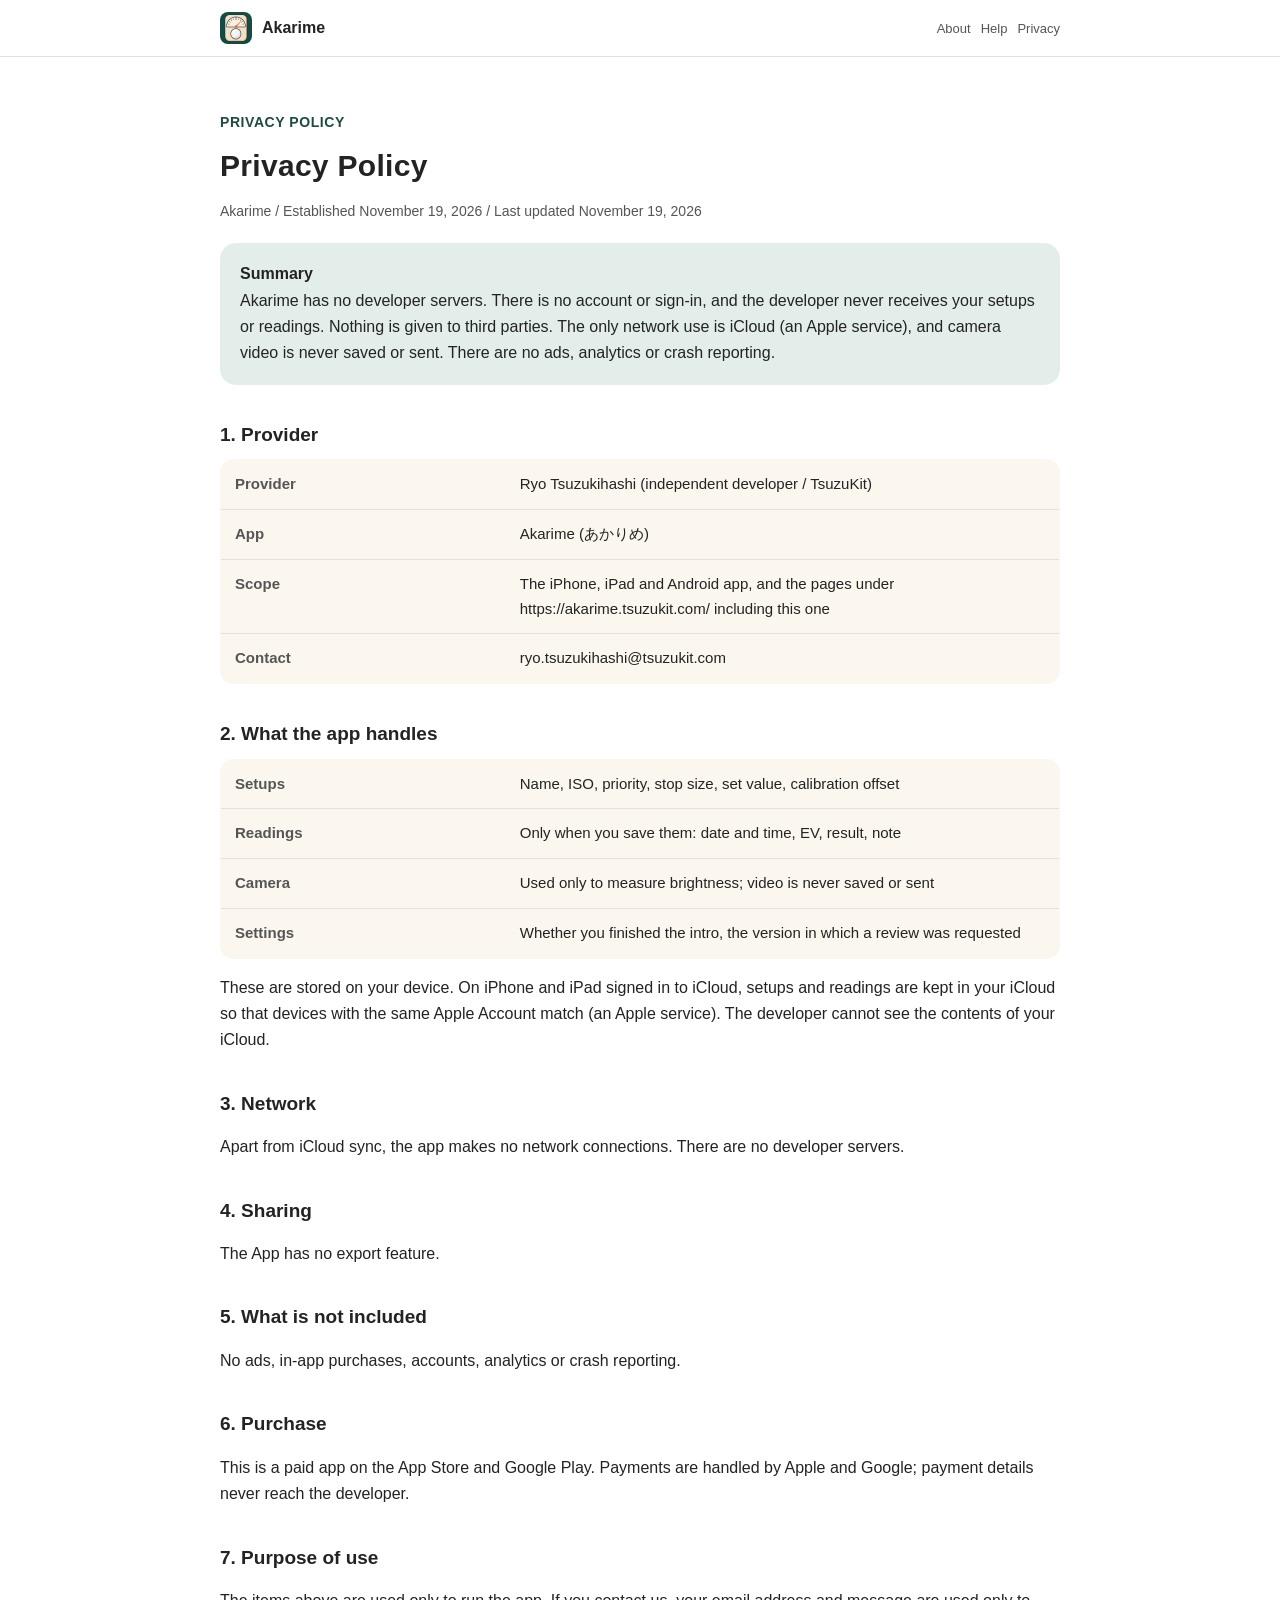
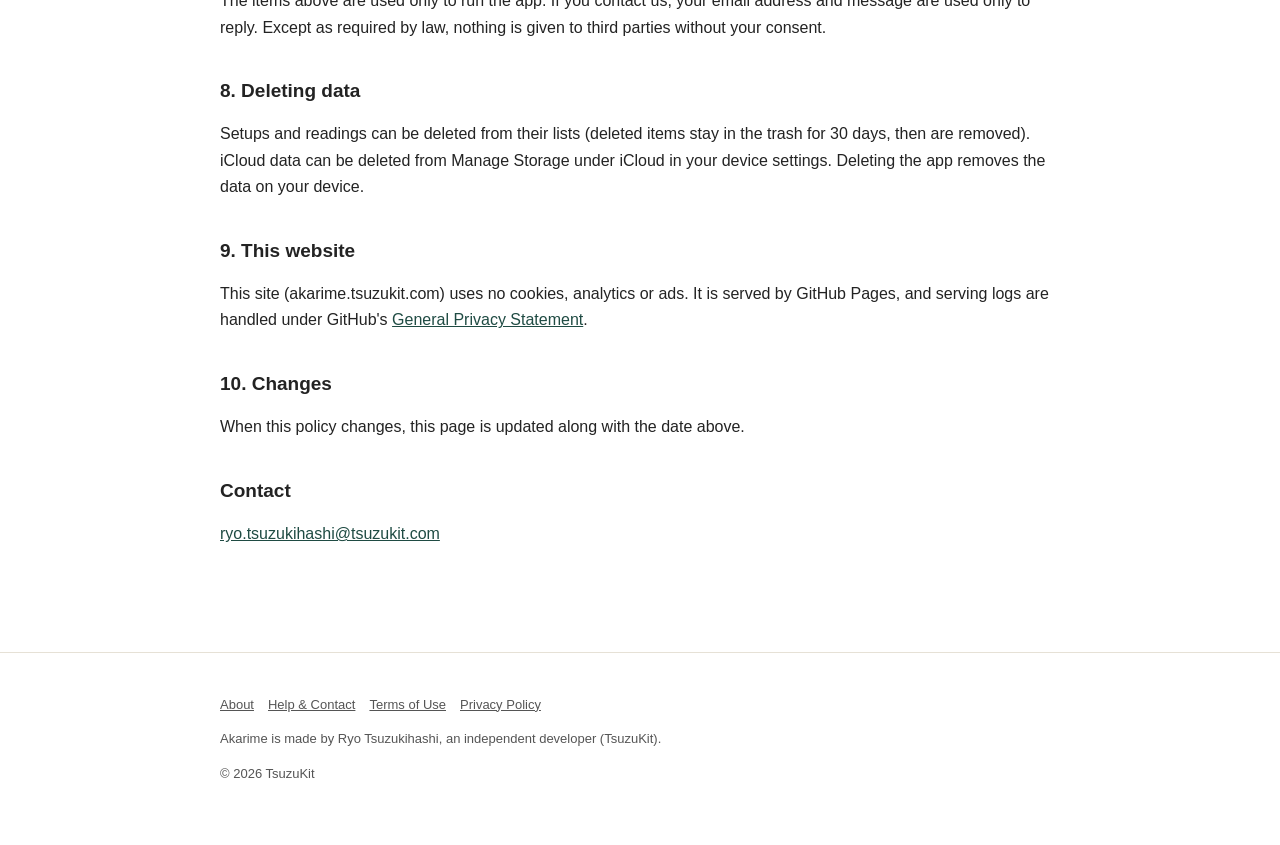
==== privacy.html @ a9907a02 "あかりめのサイト（紹介・使い方・プライバシー・規約）" ====
<!DOCTYPE html>
<html lang="ja" data-title-ja="プライバシーポリシー - あかりめ" data-title-en="Privacy Policy - Akarime">
<head>
<meta charset="UTF-8">
<meta name="viewport" content="width=device-width, initial-scale=1">
<script>(function(){var l=navigator.languages&&navigator.languages.length?navigator.languages:[navigator.language||"ja"],p="en";for(var i=0;i<l.length;i++){var c=String(l[i]).toLowerCase();if(c.indexOf("ja")===0){p="ja";break}if(c.indexOf("en")===0){p="en";break}}var d=document.documentElement;d.lang=p;var t=d.getAttribute("data-title-"+p);if(t){document.title=t}})();</script>
<title>プライバシーポリシー - あかりめ</title>
<meta name="description" content="あかりめのプライバシーポリシー。開発者は個人情報を集めません。カメラの映像は保存しません。 / Privacy Policy for Akarime. The developer collects no personal information. Camera video is never saved.">
<meta property="og:title" content="プライバシーポリシー - あかりめ">
<meta property="og:description" content="あかりめのプライバシーポリシー。開発者は個人情報を集めません。カメラの映像は保存しません。">
<meta property="og:type" content="website">
<meta property="og:url" content="https://akarime.tsuzukit.com/privacy.html">
<meta property="og:image" content="https://akarime.tsuzukit.com/assets/og.jpg">
<link rel="icon" href="assets/icon.png">
<link rel="apple-touch-icon" href="assets/icon.png">
<link rel="stylesheet" href="style.css">
</head>
<body>
<div data-l="ja" lang="ja">
<header class="site"><div class="wrap">
<a class="brand" href="./"><img src="assets/icon.png" alt="" width="32" height="32">あかりめ</a>
<nav class="site"><a href="./">紹介</a><a href="support.html">使い方</a><a href="privacy.html">プライバシー</a></nav>
</div></header>
<main class="wrap">
<article class="doc">
<p class="eyebrow">PRIVACY POLICY</p>
<h1>プライバシーポリシー</h1>
<p class="meta">あかりめ／制定日 2026年11月19日／改定日 2026年11月19日</p>
<div class="summary"><strong>このポリシーの要旨</strong><br>あかりめは、開発者のサーバーを持たないアプリです。アカウント登録やログインはなく、開発者があなたの組みや測った記録を受け取ることはありません。第三者に渡すこともありません。通信は iCloud（Apple のサービス）だけで、カメラの映像は保存も送信もしません。広告、分析ツール、クラッシュを報告する仕組みは入れていません。</div>
<h2>1. 提供者</h2>
<table>
<tr><th>提供者</th><td>續橋涼（個人開発者 / TsuzuKit）</td></tr>
<tr><th>アプリ名</th><td>あかりめ（英語名 Akarime）</td></tr>
<tr><th>対象</th><td>iPhone・iPad・Android 向けアプリと、このページを含む https://akarime.tsuzukit.com/ 配下のページ</td></tr>
<tr><th>連絡先</th><td>ryo.tsuzukihashi@tsuzukit.com</td></tr>
</table>
<h2>2. アプリが扱うもの</h2>
<table>
<tr><th>組み</th><td>名前・感度・優先・刻み・決めた値・較正のずれ</td></tr>
<tr><th>測った記録</th><td>保存したときだけ: 日時・EV・出した値・メモ</td></tr>
<tr><th>カメラ</th><td>明るさを測るためだけに使います。映像は保存も送信もしません</td></tr>
<tr><th>アプリの設定</th><td>案内を終えたかどうか・レビューのお願いを出した版</td></tr>
</table>
<p>これらは端末の中に保存します。iCloud に入っている iPhone・iPad では、組みと記録をあなたの iCloud に置き、同じ Apple アカウントの端末でそろえます（Apple のサービス）。開発者は、あなたの iCloud の中身を見ることはできません。</p>
<h2>3. 通信</h2>
<p>iCloud との同期のほかに、通信はしません。開発者のサーバーはありません。</p>
<h2>4. 書き出し</h2>
<p>書き出しの機能はありません。</p>
<h2>5. 入れていないもの</h2>
<p>広告・アプリ内課金・アカウント登録・分析ツール・クラッシュの報告は入れていません。</p>
<h2>6. 購入</h2>
<p>本アプリは App Store と Google Play の有料アプリです。お支払いは Apple・Google が処理し、支払いの情報は開発者には届きません。</p>
<h2>7. 情報を使う目的</h2>
<p>上のものは、アプリを動かすためだけに使います。お問い合わせをいただいたときは、メールアドレスと内容をお返事のためだけに使います。法令にもとづく場合を除き、本人の同意なく第三者に渡すことはありません。</p>
<h2>8. 消したいとき</h2>
<p>組みと記録は、それぞれの一覧から消せます（消したものはゴミ箱に30日残り、そのあと消えます）。iCloud の記録は、端末の設定の iCloud の「ストレージを管理」から消せます。アプリを消すと、端末の中のデータは消えます。</p>
<h2>9. このウェブサイトについて</h2>
<p>このサイト（akarime.tsuzukit.com）は、Cookie も、アクセスを計測する仕組みも、広告も使っていません。サイトは GitHub Pages で配信しており、配信の記録は GitHub の <a href="https://docs.github.com/ja/site-policy/privacy-policies/github-general-privacy-statement">プライバシーについての声明</a> に沿って扱われます。</p>
<h2>10. 改定</h2>
<p>このポリシーを変えるときは、このページを書きかえ、上の改定日を新しくします。</p>
<h2>お問い合わせ</h2>
<p><a href="mailto:ryo.tsuzukihashi@tsuzukit.com">ryo.tsuzukihashi@tsuzukit.com</a></p>
</article>
</main>
<footer class="site"><div class="wrap">
<p><a href="./">紹介</a><a href="support.html">使い方とお問い合わせ</a><a href="terms.html">利用規約</a><a href="privacy.html">プライバシーポリシー</a></p>
<p>あかりめは、個人開発者の續橋涼（TsuzuKit）が作っているアプリです。</p>
<p>© 2026 TsuzuKit</p>
</div></footer>
</div>
<div data-l="en" lang="en">
<header class="site"><div class="wrap">
<a class="brand" href="./"><img src="assets/icon.png" alt="" width="32" height="32">Akarime</a>
<nav class="site"><a href="./">About</a><a href="support.html">Help</a><a href="privacy.html">Privacy</a></nav>
</div></header>
<main class="wrap">
<article class="doc">
<p class="eyebrow">PRIVACY POLICY</p>
<h1>Privacy Policy</h1>
<p class="meta">Akarime / Established November 19, 2026 / Last updated November 19, 2026</p>
<div class="summary"><strong>Summary</strong><br>Akarime has no developer servers. There is no account or sign-in, and the developer never receives your setups or readings. Nothing is given to third parties. The only network use is iCloud (an Apple service), and camera video is never saved or sent. There are no ads, analytics or crash reporting.</div>
<h2>1. Provider</h2>
<table>
<tr><th>Provider</th><td>Ryo Tsuzukihashi (independent developer / TsuzuKit)</td></tr>
<tr><th>App</th><td>Akarime (あかりめ)</td></tr>
<tr><th>Scope</th><td>The iPhone, iPad and Android app, and the pages under https://akarime.tsuzukit.com/ including this one</td></tr>
<tr><th>Contact</th><td>ryo.tsuzukihashi@tsuzukit.com</td></tr>
</table>
<h2>2. What the app handles</h2>
<table>
<tr><th>Setups</th><td>Name, ISO, priority, stop size, set value, calibration offset</td></tr>
<tr><th>Readings</th><td>Only when you save them: date and time, EV, result, note</td></tr>
<tr><th>Camera</th><td>Used only to measure brightness; video is never saved or sent</td></tr>
<tr><th>Settings</th><td>Whether you finished the intro, the version in which a review was requested</td></tr>
</table>
<p>These are stored on your device. On iPhone and iPad signed in to iCloud, setups and readings are kept in your iCloud so that devices with the same Apple Account match (an Apple service). The developer cannot see the contents of your iCloud.</p>
<h2>3. Network</h2>
<p>Apart from iCloud sync, the app makes no network connections. There are no developer servers.</p>
<h2>4. Sharing</h2>
<p>The App has no export feature.</p>
<h2>5. What is not included</h2>
<p>No ads, in-app purchases, accounts, analytics or crash reporting.</p>
<h2>6. Purchase</h2>
<p>This is a paid app on the App Store and Google Play. Payments are handled by Apple and Google; payment details never reach the developer.</p>
<h2>7. Purpose of use</h2>
<p>The items above are used only to run the app. If you contact us, your email address and message are used only to reply. Except as required by law, nothing is given to third parties without your consent.</p>
<h2>8. Deleting data</h2>
<p>Setups and readings can be deleted from their lists (deleted items stay in the trash for 30 days, then are removed). iCloud data can be deleted from Manage Storage under iCloud in your device settings. Deleting the app removes the data on your device.</p>
<h2>9. This website</h2>
<p>This site (akarime.tsuzukit.com) uses no cookies, analytics or ads. It is served by GitHub Pages, and serving logs are handled under GitHub's <a href="https://docs.github.com/en/site-policy/privacy-policies/github-general-privacy-statement">General Privacy Statement</a>.</p>
<h2>10. Changes</h2>
<p>When this policy changes, this page is updated along with the date above.</p>
<h2>Contact</h2>
<p><a href="mailto:ryo.tsuzukihashi@tsuzukit.com">ryo.tsuzukihashi@tsuzukit.com</a></p>
</article>
</main>
<footer class="site"><div class="wrap">
<p><a href="./">About</a><a href="support.html">Help & Contact</a><a href="terms.html">Terms of Use</a><a href="privacy.html">Privacy Policy</a></p>
<p>Akarime is made by Ryo Tsuzukihashi, an independent developer (TsuzuKit).</p>
<p>© 2026 TsuzuKit</p>
</div></footer>
</div>
</body>
</html>
---- style.css ----
/* あかりめ — 白い地・墨の文字・深い緑の差し色（白の上で 4.5:1 以上） */
:root {
  --paper: #ffffff; --card: #fbf7ee; --ink: #232323; --sub: #555555; --line: #e6e1d6;
  --vermilion: #1f4b43; --vermilion-soft: #e3eeeb; --navy: #1f4b43; --correct: #1f4b43;
}
@media (prefers-color-scheme: dark) {
  :root { --paper: #121615; --card: #1b201f; --ink: #eef2f0; --sub: #b4bcb9; --line: #2a3230;
    --vermilion: #9fd0c4; --vermilion-soft: #1d2a27; --navy: #f1c9a0; --correct: #9fd0c4; }
}
* { box-sizing: border-box; }
html { -webkit-text-size-adjust: 100%; }
body { margin: 0; background: var(--paper); color: var(--ink); line-height: 1.8;
  font-family: -apple-system, BlinkMacSystemFont, "Hiragino Sans", "Hiragino Kaku Gothic ProN", "Noto Sans JP", sans-serif; }
a { color: var(--navy); }
.wrap { max-width: 880px; margin: 0 auto; padding: 0 20px; }
header.site { border-bottom: 1px solid var(--line); background: var(--paper); position: sticky; top: 0; z-index: 5; }
header.site .wrap { display: flex; align-items: center; gap: 16px; min-height: 56px; }
.brand { display: flex; align-items: center; gap: 10px; font-weight: 800; text-decoration: none; color: var(--ink); margin-right: auto; }
.brand img { width: 32px; height: 32px; border-radius: 8px; }
nav.site a { font-size: 14px; text-decoration: none; color: var(--sub); margin-left: 14px; white-space: nowrap; }
nav.site a:hover { color: var(--ink); }
.hero { padding: 56px 0 40px; display: grid; gap: 32px; align-items: center; }
@media (min-width: 760px) { .hero { grid-template-columns: 1.1fr 0.9fr; } }
.eyebrow { color: var(--vermilion); font-weight: 700; font-size: 14px; letter-spacing: 0.04em; }
h1 { font-size: clamp(30px, 6vw, 46px); line-height: 1.35; margin: 8px 0 16px; letter-spacing: 0.01em; }
h2 { font-size: 24px; margin: 56px 0 16px; line-height: 1.5; }
h3 { font-size: 17px; margin: 0 0 6px; }
.lead { font-size: 17px; color: var(--sub); }
.cta { display: inline-block; margin-top: 20px; background: var(--vermilion); color: #ffffff; font-weight: 700; text-decoration: none;
  padding: 14px 26px; border-radius: 16px; }
.note { font-size: 13px; color: var(--sub); }
.hero img { width: 100%; max-width: 320px; height: auto; justify-self: center; }
.grid { display: grid; gap: 14px; }
@media (min-width: 700px) { .grid.two { grid-template-columns: 1fr 1fr; } .grid.three { grid-template-columns: repeat(3, 1fr); } }
.card { background: var(--card); border: 1px solid var(--line); border-radius: 18px; padding: 20px; }
.card.em { background: var(--vermilion-soft); border-color: transparent; }
.steps { counter-reset: step; }
.steps .card { position: relative; padding-left: 62px; }
.steps .card::before { counter-increment: step; content: counter(step); position: absolute; left: 18px; top: 18px; width: 32px; height: 32px;
  border-radius: 50%; border: 2.5px solid var(--vermilion); color: var(--vermilion); font-weight: 800; display: grid; place-items: center; }
table { width: 100%; border-collapse: collapse; background: var(--card); border: 1px solid var(--line); border-radius: 14px; overflow: hidden; }
th, td { text-align: left; padding: 12px 14px; border-bottom: 1px solid var(--line); vertical-align: top; font-size: 15px; }
th { width: 34%; color: var(--sub); font-weight: 600; }
tr:last-child th, tr:last-child td { border-bottom: none; }
.doc { padding: 40px 0 24px; }
.doc h1 { font-size: 30px; }
.doc h2 { font-size: 19px; margin: 36px 0 10px; }
.doc .meta { color: var(--sub); font-size: 14px; }
.doc .summary { background: var(--vermilion-soft); border-radius: 16px; padding: 18px 20px; margin: 20px 0; }
details { background: var(--card); border: 1px solid var(--line); border-radius: 14px; padding: 14px 18px; }
details + details { margin-top: 10px; }
summary { font-weight: 700; cursor: pointer; }
footer.site { border-top: 1px solid var(--line); margin-top: 64px; padding: 28px 0 48px; color: var(--sub); font-size: 13px; }
footer.site a { color: var(--sub); margin-right: 14px; }
.qid { font-family: ui-monospace, SFMono-Regular, Menlo, monospace; background: var(--card); border: 1px solid var(--line);
  border-radius: 8px; padding: 2px 8px; }
/* 端末の言語に合うほうだけ見せる（build.py が両方を1ページに入れる） */
html[lang="ja"] [data-l="en"], html[lang="en"] [data-l="ja"] { display: none; }
[lang="en"] { line-height: 1.65; }
[lang="en"] h1 { line-height: 1.2; }
[lang="en"] nav.site a { font-size: 13px; margin-left: 10px; }
@media (max-width: 480px) { nav.site a { font-size: 12px; margin-left: 8px; } header.site .wrap { gap: 4px; } .brand { gap: 7px; font-size: 15px; } }
.brand { white-space: nowrap; flex-shrink: 0; }
/* 幅の狭い画面では、上の帯の「紹介」を出さない（左のアプリ名が同じ行き先） */
@media (max-width: 480px) { nav.site a:first-child { display: none; } }
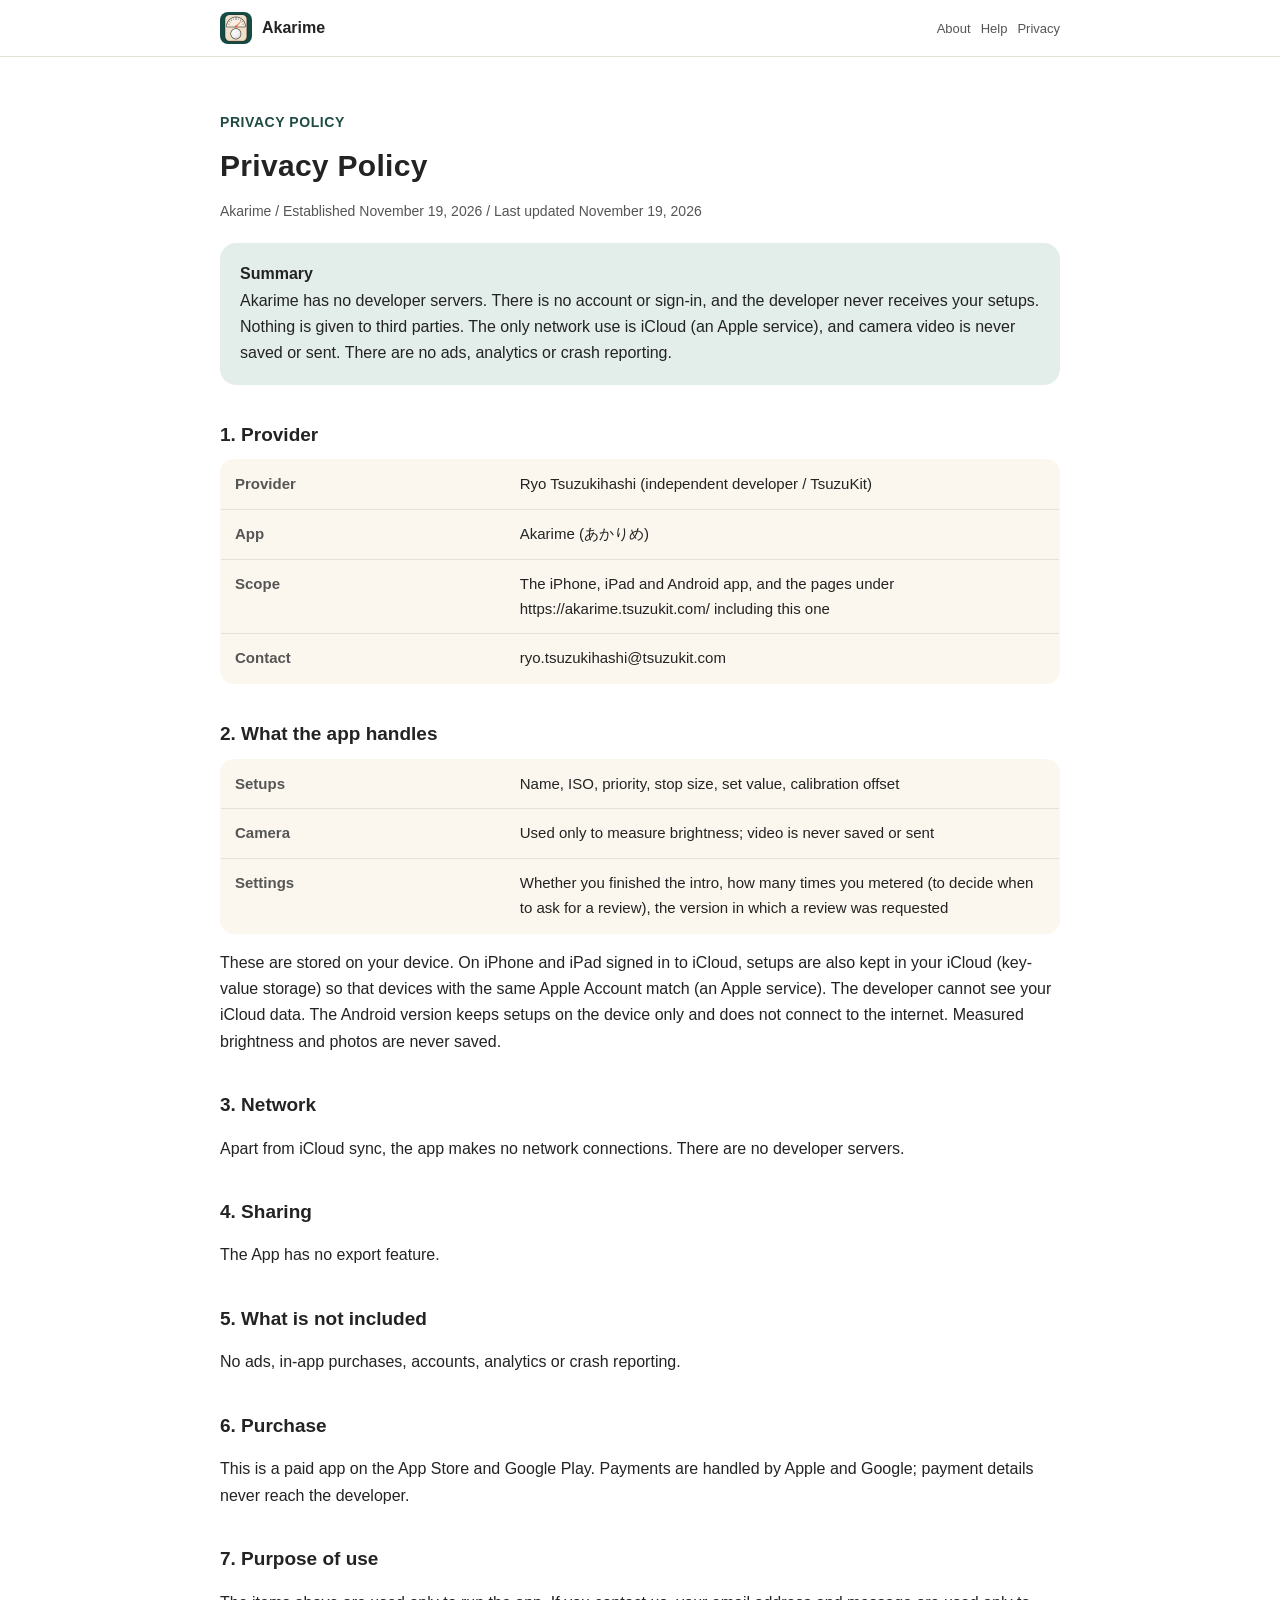
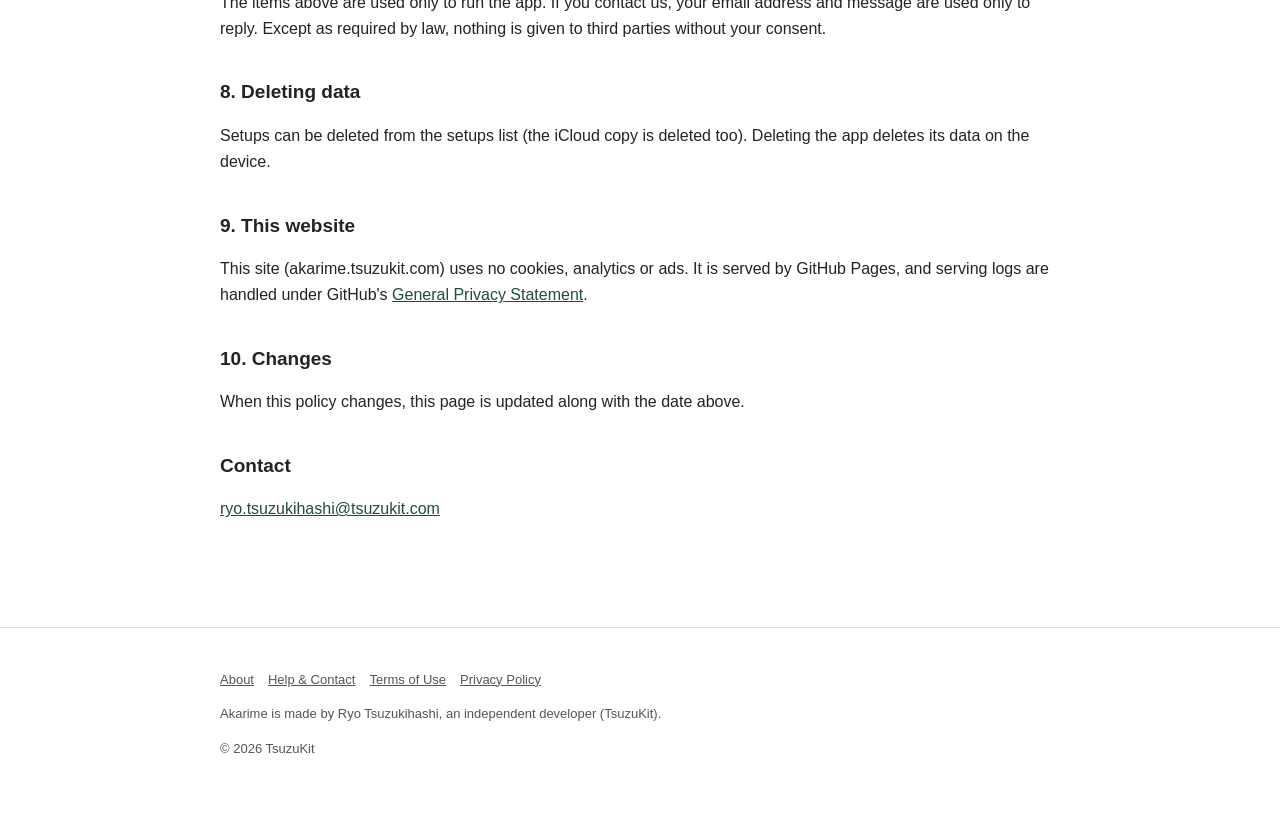
==== commit 347c138a: "プライバシーポリシーを実装に合わせる（測った記録は保存しない・iCloud はキーと値の置き場）" ====
--- a/privacy.html
+++ b/privacy.html
@@ -26,7 +26,7 @@
 <p class="eyebrow">PRIVACY POLICY</p>
 <h1>プライバシーポリシー</h1>
 <p class="meta">あかりめ／制定日 2026年11月19日／改定日 2026年11月19日</p>
-<div class="summary"><strong>このポリシーの要旨</strong><br>あかりめは、開発者のサーバーを持たないアプリです。アカウント登録やログインはなく、開発者があなたの組みや測った記録を受け取ることはありません。第三者に渡すこともありません。通信は iCloud（Apple のサービス）だけで、カメラの映像は保存も送信もしません。広告、分析ツール、クラッシュを報告する仕組みは入れていません。</div>
+<div class="summary"><strong>このポリシーの要旨</strong><br>あかりめは、開発者のサーバーを持たないアプリです。アカウント登録やログインはなく、開発者があなたの組みを受け取ることはありません。第三者に渡すこともありません。通信は iCloud（Apple のサービス）だけで、カメラの映像は保存も送信もしません。広告、分析ツール、クラッシュを報告する仕組みは入れていません。</div>
 <h2>1. 提供者</h2>
 <table>
 <tr><th>提供者</th><td>續橋涼（個人開発者 / TsuzuKit）</td></tr>
@@ -37,11 +37,10 @@
 <h2>2. アプリが扱うもの</h2>
 <table>
 <tr><th>組み</th><td>名前・感度・優先・刻み・決めた値・較正のずれ</td></tr>
-<tr><th>測った記録</th><td>保存したときだけ: 日時・EV・出した値・メモ</td></tr>
 <tr><th>カメラ</th><td>明るさを測るためだけに使います。映像は保存も送信もしません</td></tr>
-<tr><th>アプリの設定</th><td>案内を終えたかどうか・レビューのお願いを出した版</td></tr>
+<tr><th>アプリの設定</th><td>案内を終えたかどうか・測った回数（レビューのお願いを出すかを決めるため）・レビューのお願いを出した版</td></tr>
 </table>
-<p>これらは端末の中に保存します。iCloud に入っている iPhone・iPad では、組みと記録をあなたの iCloud に置き、同じ Apple アカウントの端末でそろえます（Apple のサービス）。開発者は、あなたの iCloud の中身を見ることはできません。</p>
+<p>これらは端末の中に保存します。iCloud に入っている iPhone・iPad では、組みをあなたの iCloud（キーと値の置き場）にも置き、同じ Apple アカウントの端末でそろえます（Apple のサービス）。開発者は、あなたの iCloud の中身を見ることはできません。Android 版は組みを端末の中だけに置き、通信しません。測った明るさや写真は保存しません。</p>
 <h2>3. 通信</h2>
 <p>iCloud との同期のほかに、通信はしません。開発者のサーバーはありません。</p>
 <h2>4. 書き出し</h2>
@@ -53,7 +52,7 @@
 <h2>7. 情報を使う目的</h2>
 <p>上のものは、アプリを動かすためだけに使います。お問い合わせをいただいたときは、メールアドレスと内容をお返事のためだけに使います。法令にもとづく場合を除き、本人の同意なく第三者に渡すことはありません。</p>
 <h2>8. 消したいとき</h2>
-<p>組みと記録は、それぞれの一覧から消せます（消したものはゴミ箱に30日残り、そのあと消えます）。iCloud の記録は、端末の設定の iCloud の「ストレージを管理」から消せます。アプリを消すと、端末の中のデータは消えます。</p>
+<p>組みは、組みの一覧から消せます（iCloud の写しも一緒に消えます）。アプリを消すと、端末の中のデータは消えます。</p>
 <h2>9. このウェブサイトについて</h2>
 <p>このサイト（akarime.tsuzukit.com）は、Cookie も、アクセスを計測する仕組みも、広告も使っていません。サイトは GitHub Pages で配信しており、配信の記録は GitHub の <a href="https://docs.github.com/ja/site-policy/privacy-policies/github-general-privacy-statement">プライバシーについての声明</a> に沿って扱われます。</p>
 <h2>10. 改定</h2>
@@ -78,7 +77,7 @@
 <p class="eyebrow">PRIVACY POLICY</p>
 <h1>Privacy Policy</h1>
 <p class="meta">Akarime / Established November 19, 2026 / Last updated November 19, 2026</p>
-<div class="summary"><strong>Summary</strong><br>Akarime has no developer servers. There is no account or sign-in, and the developer never receives your setups or readings. Nothing is given to third parties. The only network use is iCloud (an Apple service), and camera video is never saved or sent. There are no ads, analytics or crash reporting.</div>
+<div class="summary"><strong>Summary</strong><br>Akarime has no developer servers. There is no account or sign-in, and the developer never receives your setups. Nothing is given to third parties. The only network use is iCloud (an Apple service), and camera video is never saved or sent. There are no ads, analytics or crash reporting.</div>
 <h2>1. Provider</h2>
 <table>
 <tr><th>Provider</th><td>Ryo Tsuzukihashi (independent developer / TsuzuKit)</td></tr>
@@ -89,11 +88,10 @@
 <h2>2. What the app handles</h2>
 <table>
 <tr><th>Setups</th><td>Name, ISO, priority, stop size, set value, calibration offset</td></tr>
-<tr><th>Readings</th><td>Only when you save them: date and time, EV, result, note</td></tr>
 <tr><th>Camera</th><td>Used only to measure brightness; video is never saved or sent</td></tr>
-<tr><th>Settings</th><td>Whether you finished the intro, the version in which a review was requested</td></tr>
+<tr><th>Settings</th><td>Whether you finished the intro, how many times you metered (to decide when to ask for a review), the version in which a review was requested</td></tr>
 </table>
-<p>These are stored on your device. On iPhone and iPad signed in to iCloud, setups and readings are kept in your iCloud so that devices with the same Apple Account match (an Apple service). The developer cannot see the contents of your iCloud.</p>
+<p>These are stored on your device. On iPhone and iPad signed in to iCloud, setups are also kept in your iCloud (key-value storage) so that devices with the same Apple Account match (an Apple service). The developer cannot see your iCloud data. The Android version keeps setups on the device only and does not connect to the internet. Measured brightness and photos are never saved.</p>
 <h2>3. Network</h2>
 <p>Apart from iCloud sync, the app makes no network connections. There are no developer servers.</p>
 <h2>4. Sharing</h2>
@@ -105,7 +103,7 @@
 <h2>7. Purpose of use</h2>
 <p>The items above are used only to run the app. If you contact us, your email address and message are used only to reply. Except as required by law, nothing is given to third parties without your consent.</p>
 <h2>8. Deleting data</h2>
-<p>Setups and readings can be deleted from their lists (deleted items stay in the trash for 30 days, then are removed). iCloud data can be deleted from Manage Storage under iCloud in your device settings. Deleting the app removes the data on your device.</p>
+<p>Setups can be deleted from the setups list (the iCloud copy is deleted too). Deleting the app deletes its data on the device.</p>
 <h2>9. This website</h2>
 <p>This site (akarime.tsuzukit.com) uses no cookies, analytics or ads. It is served by GitHub Pages, and serving logs are handled under GitHub's <a href="https://docs.github.com/en/site-policy/privacy-policies/github-general-privacy-statement">General Privacy Statement</a>.</p>
 <h2>10. Changes</h2>
